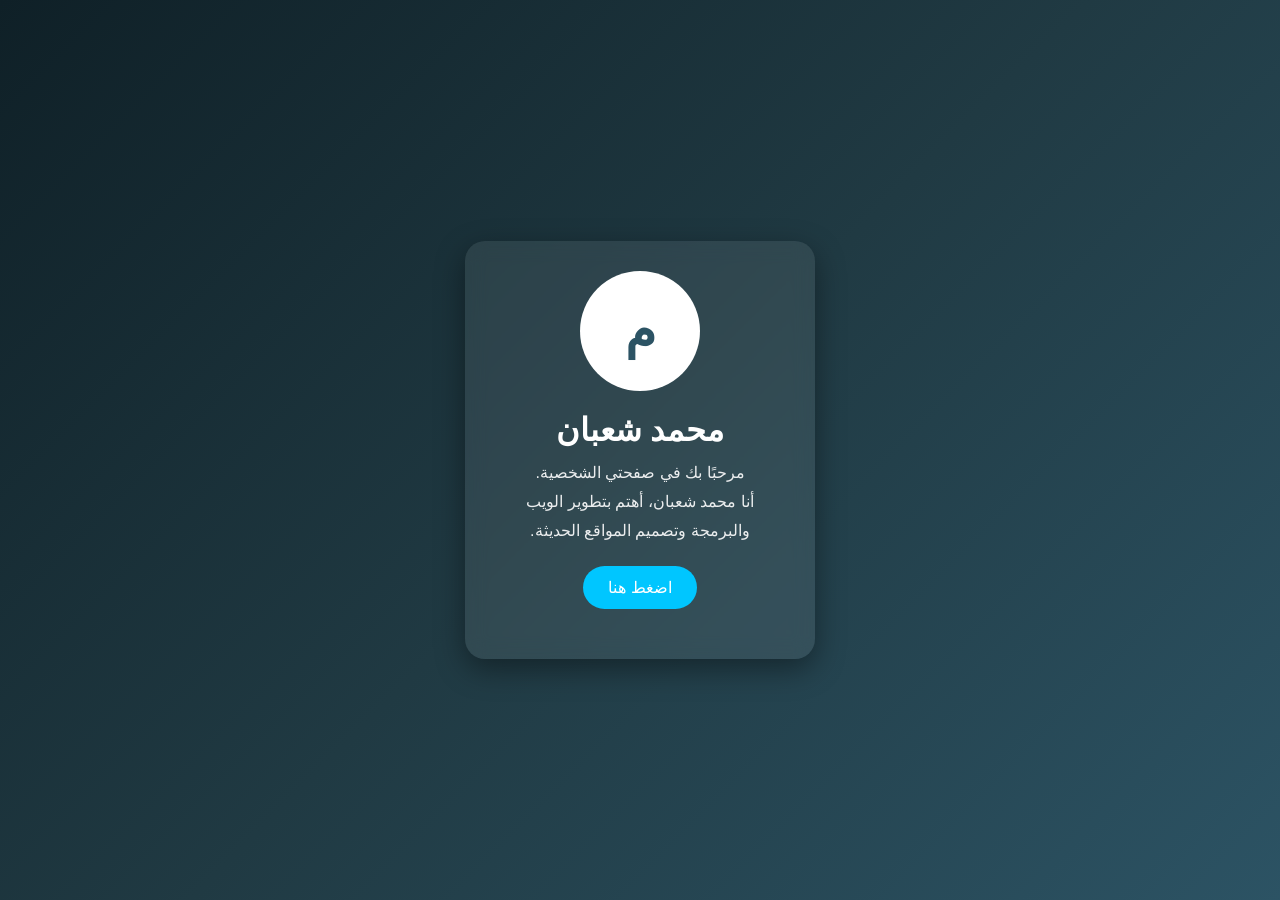
==== index.html @ 6cf698a0 "Add initial HTML structure for personal page" ====
<!DOCTYPE html>
<html lang="ar" dir="rtl">
<head>
<meta charset="UTF-8">
<meta name="viewport" content="width=device-width, initial-scale=1.0">
<title>محمد شعبان</title>

<style>
*{
    margin:0;
    padding:0;
    box-sizing:border-box;
    font-family: "Cairo", sans-serif;
}

body{
    background: linear-gradient(135deg,#0f2027,#203a43,#2c5364);
    color:white;
    display:flex;
    justify-content:center;
    align-items:center;
    min-height:100vh;
}

.card{
    width:350px;
    background:rgba(255,255,255,0.08);
    backdrop-filter:blur(10px);
    border-radius:20px;
    padding:30px;
    text-align:center;
    box-shadow:0 10px 30px rgba(0,0,0,.4);
    animation:fadeIn 1.5s;
}

.avatar{
    width:120px;
    height:120px;
    border-radius:50%;
    background:#fff;
    color:#2c5364;
    display:flex;
    justify-content:center;
    align-items:center;
    font-size:50px;
    margin:auto;
    margin-bottom:20px;
    font-weight:bold;
}

h1{
    font-size:32px;
    margin-bottom:10px;
}

p{
    opacity:.9;
    line-height:1.8;
    margin-bottom:20px;
}

button{
    padding:12px 25px;
    border:none;
    border-radius:30px;
    background:#00c6ff;
    color:white;
    font-size:16px;
    cursor:pointer;
    transition:.3s;
}

button:hover{
    background:#0072ff;
    transform:scale(1.05);
}

#message{
    margin-top:20px;
    font-size:18px;
    color:#FFD700;
}

@keyframes fadeIn{
    from{
        opacity:0;
        transform:translateY(30px);
    }
    to{
        opacity:1;
        transform:translateY(0);
    }
}
</style>
</head>

<body>

<div class="card">
    <div class="avatar">م</div>

    <h1>محمد شعبان</h1>

    <p>
        مرحبًا بك في صفحتي الشخصية.<br>
        أنا محمد شعبان، أهتم بتطوير الويب والبرمجة
        وتصميم المواقع الحديثة.
    </p>

    <button onclick="showMessage()">اضغط هنا</button>

    <div id="message"></div>
</div>

<script>
function showMessage(){
    const messages = [
        "أهلاً وسهلاً بك ❤️",
        "تشرفت بزيارتك للموقع 🌹",
        "أتمنى لك يوماً سعيداً ☀️",
        "شكراً لمرورك 🙏"
    ];

    const random = Math.floor(Math.random() * messages.length);
    document.getElementById("message").innerHTML = messages[random];
}
</script>

</body>
</html>
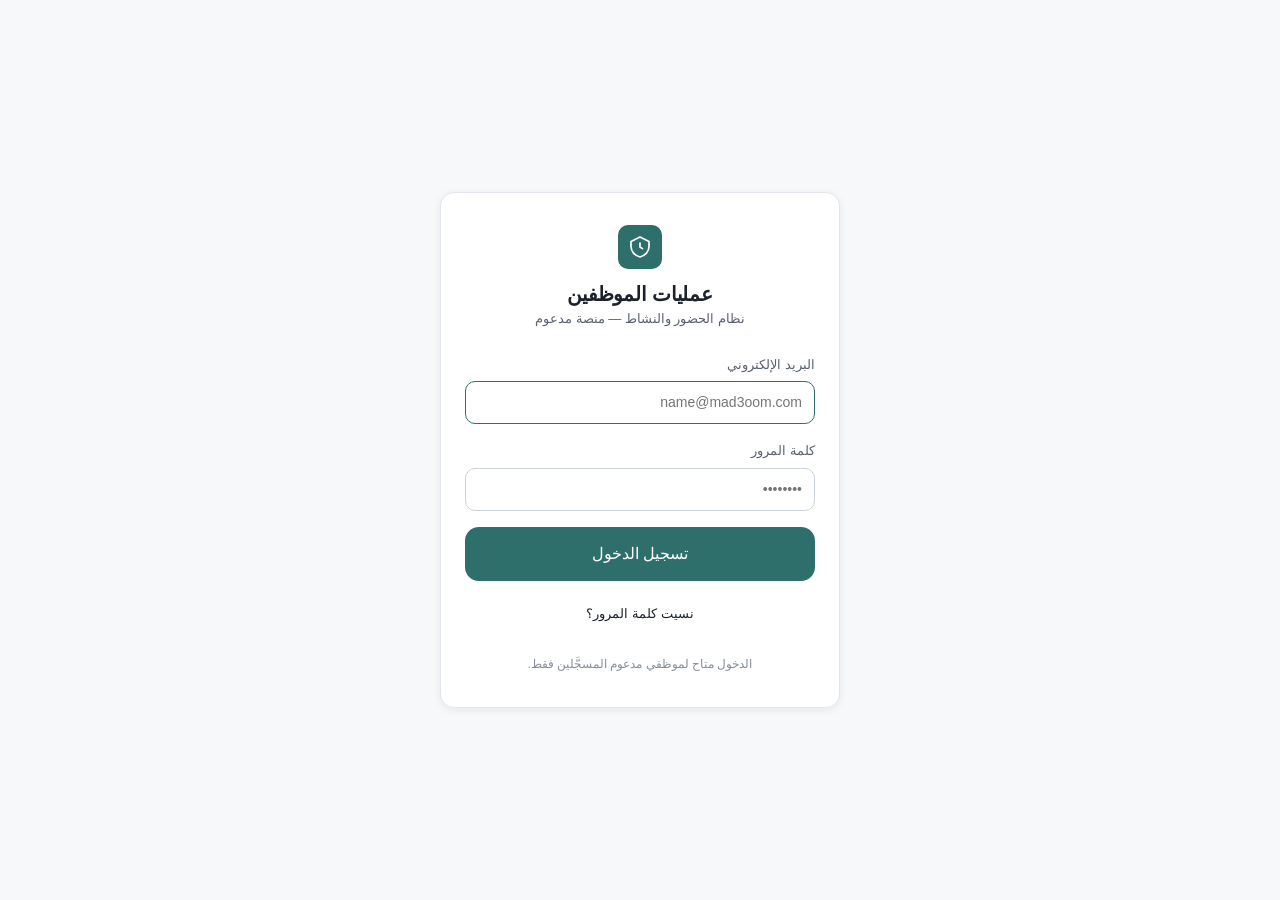
==== commit b067d183: "نظام عمليات الموظفين: قاعدة البيانات والمحرك والواجهة - مخطط emp_ops مستقل داخل Supabase (18 جدولًا)" ====
--- a/index.html
+++ b/index.html
@@ -1,130 +1,47 @@
-<!DOCTYPE html>
+<!doctype html>
 <html lang="ar" dir="rtl">
 <head>
-<meta charset="UTF-8">
-<meta name="viewport" content="width=device-width, initial-scale=1.0">
-<title>محمد شعبان</title>
-
-<style>
-*{
-    margin:0;
-    padding:0;
-    box-sizing:border-box;
-    font-family: "Cairo", sans-serif;
-}
-
-body{
-    background: linear-gradient(135deg,#0f2027,#203a43,#2c5364);
-    color:white;
-    display:flex;
-    justify-content:center;
-    align-items:center;
-    min-height:100vh;
-}
-
-.card{
-    width:350px;
-    background:rgba(255,255,255,0.08);
-    backdrop-filter:blur(10px);
-    border-radius:20px;
-    padding:30px;
-    text-align:center;
-    box-shadow:0 10px 30px rgba(0,0,0,.4);
-    animation:fadeIn 1.5s;
-}
-
-.avatar{
-    width:120px;
-    height:120px;
-    border-radius:50%;
-    background:#fff;
-    color:#2c5364;
-    display:flex;
-    justify-content:center;
-    align-items:center;
-    font-size:50px;
-    margin:auto;
-    margin-bottom:20px;
-    font-weight:bold;
-}
-
-h1{
-    font-size:32px;
-    margin-bottom:10px;
-}
-
-p{
-    opacity:.9;
-    line-height:1.8;
-    margin-bottom:20px;
-}
-
-button{
-    padding:12px 25px;
-    border:none;
-    border-radius:30px;
-    background:#00c6ff;
-    color:white;
-    font-size:16px;
-    cursor:pointer;
-    transition:.3s;
-}
-
-button:hover{
-    background:#0072ff;
-    transform:scale(1.05);
-}
-
-#message{
-    margin-top:20px;
-    font-size:18px;
-    color:#FFD700;
-}
-
-@keyframes fadeIn{
-    from{
-        opacity:0;
-        transform:translateY(30px);
-    }
-    to{
-        opacity:1;
-        transform:translateY(0);
-    }
-}
-</style>
+<meta charset="utf-8">
+<meta name="viewport" content="width=device-width, initial-scale=1">
+<meta name="color-scheme" content="light dark">
+<meta name="robots" content="noindex, nofollow">
+<title>عمليات الموظفين — مدعوم</title>
+<link rel="icon" href="data:image/svg+xml,%3Csvg xmlns='http://www.w3.org/2000/svg' viewBox='0 0 24 24'%3E%3Cpath fill='%232f6f6b' d='M12 2 3 6.5v5c0 5 3.8 9.2 9 10.5 5.2-1.3 9-5.5 9-10.5v-5L12 2Z'/%3E%3C/svg%3E">
+<link rel="stylesheet" href="css/variables.css">
+<link rel="stylesheet" href="css/base.css">
+<link rel="stylesheet" href="css/components.css">
+<link rel="stylesheet" href="css/dashboard.css">
+<script>
+  (function () {
+    try {
+      var t = localStorage.getItem('eo.theme');
+      if (t === 'light' || t === 'dark') document.documentElement.setAttribute('data-theme', t);
+    } catch (e) {}
+  })();
+</script>
+<script src="js/vendor/supabase.js"></script>
 </head>
-
 <body>
-
-<div class="card">
-    <div class="avatar">م</div>
-
-    <h1>محمد شعبان</h1>
-
-    <p>
-        مرحبًا بك في صفحتي الشخصية.<br>
-        أنا محمد شعبان، أهتم بتطوير الويب والبرمجة
-        وتصميم المواقع الحديثة.
-    </p>
-
-    <button onclick="showMessage()">اضغط هنا</button>
-
-    <div id="message"></div>
+<div class="auth-page">
+  <div class="auth-card center">
+    <div class="auth-brand">
+      <div class="brand-mark">
+        <svg viewBox="0 0 24 24" fill="none" stroke="currentColor" stroke-width="1.7" stroke-linecap="round" stroke-linejoin="round">
+          <path d="M12 2 3 6.5v5c0 5 3.8 9.2 9 10.5 5.2-1.3 9-5.5 9-10.5v-5L12 2Z"/><path d="M12 8v4l2.5 1.6"/>
+        </svg>
+      </div>
+      <div>
+        <h2>عمليات الموظفين</h2>
+        <div class="small muted">منصة مدعوم</div>
+      </div>
+    </div>
+    <p class="muted small">جارٍ التحقق من الجلسة…</p>
+  </div>
 </div>
-
-<script>
-function showMessage(){
-    const messages = [
-        "أهلاً وسهلاً بك ❤️",
-        "تشرفت بزيارتك للموقع 🌹",
-        "أتمنى لك يوماً سعيداً ☀️",
-        "شكراً لمرورك 🙏"
-    ];
-
-    const random = Math.floor(Math.random() * messages.length);
-    document.getElementById("message").innerHTML = messages[random];
-}
+<script type="module">
+  import { sb } from './js/services/client.js';
+  const { data } = await sb.auth.getSession();
+  location.replace(data.session ? 'dashboard.html' : 'login.html');
 </script>
-
 </body>
 </html>
--- a/css/variables.css
+++ b/css/variables.css
@@ -0,0 +1,149 @@
+/* ═══════════════════════════════════════════════════════════
+   Design Tokens — مصدر واحد لكل لون ومقاس في النظام
+   لا يوجد أي لون مكتوب مباشرة داخل بقية الملفات.
+   الوضع الافتراضي فاتح. الوضع الداكن يعيد تعريف الرموز فقط.
+   ═══════════════════════════════════════════════════════════ */
+
+:root {
+  /* ── الأساس: رمادي هادئ مائل للدفء */
+  --c-bg:              #f7f8fa;
+  --c-surface:         #ffffff;
+  --c-surface-2:       #f2f4f7;
+  --c-surface-hover:   #eceff3;
+  --c-border:          #e3e7ed;
+  --c-border-strong:   #cbd2dc;
+
+  --c-text:            #1b222c;
+  --c-text-2:          #59616e;
+  --c-text-3:          #868e9b;
+  --c-text-inverse:    #ffffff;
+
+  /* ── اللون الرئيسي: أزرق مخضرّ هادئ */
+  --c-primary:         #2f6f6b;
+  --c-primary-hover:   #275c59;
+  --c-primary-soft:    #e6f0ef;
+  --c-primary-text:    #235754;
+
+  /* ── ألوان الحالة (هادئة، غير صارخة) */
+  --c-active:          #2e7d5b;
+  --c-active-soft:     #e6f3ec;
+  --c-idle:            #a97a1f;
+  --c-idle-soft:       #fbf1de;
+  --c-break:           #4a63a8;
+  --c-break-soft:      #e9edf8;
+  --c-offline:         #737b88;
+  --c-offline-soft:    #eef0f3;
+  --c-danger:          #b3453c;
+  --c-danger-hover:    #9a3730;
+  --c-danger-soft:     #fbeceb;
+  --c-warning:         #a4661c;
+  --c-warning-soft:    #fbf0e3;
+  --c-success:         #2e7d5b;
+  --c-success-soft:    #e6f3ec;
+
+  /* ── الظلال */
+  --shadow-sm:  0 1px 2px rgba(16, 24, 40, .05);
+  --shadow-md:  0 2px 8px rgba(16, 24, 40, .07);
+  --shadow-lg:  0 8px 24px rgba(16, 24, 40, .10);
+
+  /* ── المقاسات */
+  --r-sm: 6px;
+  --r-md: 10px;
+  --r-lg: 14px;
+  --r-full: 999px;
+
+  --sp-1: 4px;  --sp-2: 8px;  --sp-3: 12px; --sp-4: 16px;
+  --sp-5: 20px; --sp-6: 24px; --sp-8: 32px; --sp-10: 40px; --sp-12: 48px;
+
+  --fs-xs: 12px; --fs-sm: 13px; --fs-md: 14px;
+  --fs-lg: 16px; --fs-xl: 20px; --fs-2xl: 26px; --fs-3xl: 34px;
+
+  --font: "Segoe UI", "Noto Sans Arabic", "Dubai", Tahoma, "Helvetica Neue", Arial, sans-serif;
+  --font-num: "SF Mono", "Cascadia Mono", "Roboto Mono", Consolas, monospace;
+
+  --nav-w: 236px;
+  --header-h: 60px;
+  --transition: 140ms ease;
+}
+
+/* ── الوضع الداكن: يُطبَّق بتفضيل النظام ما لم يختر المستخدم الفاتح صراحةً */
+@media (prefers-color-scheme: dark) {
+  :root:not([data-theme="light"]) {
+    --c-bg:            #14181e;
+    --c-surface:       #1b2027;
+    --c-surface-2:     #222831;
+    --c-surface-hover: #2a313b;
+    --c-border:        #2c333d;
+    --c-border-strong: #3d4653;
+
+    --c-text:          #e7eaef;
+    --c-text-2:        #a4adba;
+    --c-text-3:        #78818f;
+    --c-text-inverse:  #14181e;
+
+    --c-primary:       #4d9d97;
+    --c-primary-hover: #5fb0aa;
+    --c-primary-soft:  #1e2e2d;
+    --c-primary-text:  #7cc4be;
+
+    --c-active:        #4fa87c;
+    --c-active-soft:   #1a2b23;
+    --c-idle:          #cb9c45;
+    --c-idle-soft:     #2c2519;
+    --c-break:         #7a91d4;
+    --c-break-soft:    #1e2333;
+    --c-offline:       #8b93a0;
+    --c-offline-soft:  #232830;
+    --c-danger:        #d9736a;
+    --c-danger-hover:  #e2857d;
+    --c-danger-soft:   #2e1f1e;
+    --c-warning:       #cf9350;
+    --c-warning-soft:  #2c2418;
+    --c-success:       #4fa87c;
+    --c-success-soft:  #1a2b23;
+
+    --shadow-sm: 0 1px 2px rgba(0, 0, 0, .3);
+    --shadow-md: 0 2px 8px rgba(0, 0, 0, .35);
+    --shadow-lg: 0 8px 24px rgba(0, 0, 0, .45);
+  }
+}
+
+/* ── الاختيار الصريح للوضع الداكن يتفوّق على تفضيل النظام */
+:root[data-theme="dark"] {
+  --c-bg:            #14181e;
+  --c-surface:       #1b2027;
+  --c-surface-2:     #222831;
+  --c-surface-hover: #2a313b;
+  --c-border:        #2c333d;
+  --c-border-strong: #3d4653;
+
+  --c-text:          #e7eaef;
+  --c-text-2:        #a4adba;
+  --c-text-3:        #78818f;
+  --c-text-inverse:  #14181e;
+
+  --c-primary:       #4d9d97;
+  --c-primary-hover: #5fb0aa;
+  --c-primary-soft:  #1e2e2d;
+  --c-primary-text:  #7cc4be;
+
+  --c-active:        #4fa87c;
+  --c-active-soft:   #1a2b23;
+  --c-idle:          #cb9c45;
+  --c-idle-soft:     #2c2519;
+  --c-break:         #7a91d4;
+  --c-break-soft:    #1e2333;
+  --c-offline:       #8b93a0;
+  --c-offline-soft:  #232830;
+  --c-danger:        #d9736a;
+  --c-danger-hover:  #e2857d;
+  --c-danger-soft:   #2e1f1e;
+  --c-warning:       #cf9350;
+  --c-warning-soft:  #2c2418;
+  --c-success:       #4fa87c;
+  --c-success-soft:  #1a2b23;
+
+  --shadow-sm: 0 1px 2px rgba(0, 0, 0, .3);
+  --shadow-md: 0 2px 8px rgba(0, 0, 0, .35);
+  --shadow-lg: 0 8px 24px rgba(0, 0, 0, .45);
+}
--- a/css/base.css
+++ b/css/base.css
@@ -0,0 +1,68 @@
+/* الأساسيات + RTL */
+
+*, *::before, *::after { box-sizing: border-box; }
+
+html { -webkit-text-size-adjust: 100%; }
+
+body {
+  margin: 0;
+  font-family: var(--font);
+  font-size: var(--fs-md);
+  line-height: 1.65;
+  color: var(--c-text);
+  background: var(--c-bg);
+  direction: rtl;
+  text-align: right;
+  -webkit-font-smoothing: antialiased;
+}
+
+h1, h2, h3, h4 { margin: 0; font-weight: 600; line-height: 1.35; letter-spacing: -0.01em; }
+h1 { font-size: var(--fs-2xl); }
+h2 { font-size: var(--fs-xl); }
+h3 { font-size: var(--fs-lg); }
+p  { margin: 0 0 var(--sp-3); }
+
+a { color: var(--c-primary-text); text-decoration: none; }
+a:hover { text-decoration: underline; }
+
+button, input, select, textarea { font: inherit; color: inherit; }
+
+/* الأرقام دائمًا بالاتجاه الصحيح ومقاس ثابت */
+.num, time, .mono {
+  font-family: var(--font-num);
+  font-variant-numeric: tabular-nums;
+  direction: ltr;
+  unicode-bidi: embed;
+  display: inline-block;
+}
+
+:focus-visible {
+  outline: 2px solid var(--c-primary);
+  outline-offset: 2px;
+  border-radius: var(--r-sm);
+}
+
+::selection { background: var(--c-primary-soft); color: var(--c-primary-text); }
+
+.visually-hidden {
+  position: absolute; width: 1px; height: 1px; padding: 0; margin: -1px;
+  overflow: hidden; clip: rect(0 0 0 0); white-space: nowrap; border: 0;
+}
+
+.hidden { display: none !important; }
+
+/* شريط تمرير هادئ */
+* { scrollbar-width: thin; scrollbar-color: var(--c-border-strong) transparent; }
+*::-webkit-scrollbar { width: 10px; height: 10px; }
+*::-webkit-scrollbar-thumb {
+  background: var(--c-border-strong); border-radius: var(--r-full);
+  border: 3px solid transparent; background-clip: content-box;
+}
+*::-webkit-scrollbar-track { background: transparent; }
+
+@media (prefers-reduced-motion: reduce) {
+  *, *::before, *::after {
+    animation-duration: .01ms !important;
+    transition-duration: .01ms !important;
+  }
+}
--- a/css/components.css
+++ b/css/components.css
@@ -0,0 +1,231 @@
+/* المكوّنات المشتركة */
+
+/* ── الأزرار ─────────────────────────────────────────── */
+.btn {
+  display: inline-flex; align-items: center; justify-content: center; gap: var(--sp-2);
+  padding: 9px var(--sp-4); border: 1px solid transparent; border-radius: var(--r-md);
+  background: var(--c-surface-2); color: var(--c-text);
+  font-size: var(--fs-md); font-weight: 500; cursor: pointer;
+  transition: background var(--transition), border-color var(--transition), opacity var(--transition);
+  white-space: nowrap; user-select: none;
+}
+.btn:hover:not(:disabled) { background: var(--c-surface-hover); }
+.btn:disabled { opacity: .5; cursor: not-allowed; }
+.btn svg { width: 17px; height: 17px; flex: none; }
+
+.btn-primary { background: var(--c-primary); color: #fff; }
+.btn-primary:hover:not(:disabled) { background: var(--c-primary-hover); }
+
+.btn-danger { background: var(--c-danger); color: #fff; }
+.btn-danger:hover:not(:disabled) { background: var(--c-danger-hover); }
+
+.btn-outline { background: transparent; border-color: var(--c-border-strong); }
+.btn-outline:hover:not(:disabled) { background: var(--c-surface-hover); }
+
+.btn-ghost { background: transparent; }
+.btn-ghost:hover:not(:disabled) { background: var(--c-surface-hover); }
+
+.btn-lg { padding: 13px var(--sp-6); font-size: var(--fs-lg); border-radius: var(--r-lg); }
+.btn-sm { padding: 5px var(--sp-3); font-size: var(--fs-sm); }
+.btn-block { width: 100%; }
+
+.btn.is-loading { position: relative; color: transparent !important; pointer-events: none; }
+.btn.is-loading::after {
+  content: ""; position: absolute; width: 15px; height: 15px;
+  border: 2px solid currentColor; border-top-color: transparent; border-radius: 50%;
+  color: #fff; animation: spin .6s linear infinite;
+}
+.btn-outline.is-loading::after, .btn-ghost.is-loading::after, .btn:not([class*="btn-primary"]):not([class*="btn-danger"]).is-loading::after { color: var(--c-text-2); }
+@keyframes spin { to { transform: rotate(360deg); } }
+
+/* ── البطاقات ────────────────────────────────────────── */
+.card {
+  background: var(--c-surface); border: 1px solid var(--c-border);
+  border-radius: var(--r-lg); box-shadow: var(--shadow-sm);
+}
+.card-head {
+  display: flex; align-items: center; justify-content: space-between; gap: var(--sp-3);
+  padding: var(--sp-4) var(--sp-5); border-bottom: 1px solid var(--c-border);
+}
+.card-head h2, .card-head h3 { font-size: var(--fs-lg); }
+.card-body { padding: var(--sp-5); }
+.card-body.tight { padding: 0; }
+
+/* ── بطاقات الإحصاءات ────────────────────────────────── */
+.stat-grid {
+  display: grid; gap: var(--sp-4);
+  grid-template-columns: repeat(auto-fit, minmax(178px, 1fr));
+}
+.stat {
+  background: var(--c-surface); border: 1px solid var(--c-border);
+  border-radius: var(--r-lg); padding: var(--sp-4) var(--sp-5);
+}
+.stat-label {
+  display: flex; align-items: center; gap: var(--sp-2);
+  font-size: var(--fs-sm); color: var(--c-text-2); margin-bottom: var(--sp-2);
+}
+.stat-label svg { width: 15px; height: 15px; opacity: .75; }
+.stat-value { font-size: var(--fs-2xl); font-weight: 600; letter-spacing: -0.02em; }
+.stat-sub { font-size: var(--fs-xs); color: var(--c-text-3); margin-top: 2px; }
+.stat.accent { border-color: var(--c-primary); background: var(--c-primary-soft); }
+.stat.accent .stat-value { color: var(--c-primary-text); }
+
+/* ── شارات الحالة ────────────────────────────────────── */
+.badge {
+  display: inline-flex; align-items: center; gap: 6px;
+  padding: 3px 10px; border-radius: var(--r-full);
+  font-size: var(--fs-xs); font-weight: 600; white-space: nowrap;
+  background: var(--c-offline-soft); color: var(--c-offline);
+}
+.badge::before { content: ""; width: 7px; height: 7px; border-radius: 50%; background: currentColor; flex: none; }
+.badge.plain::before { display: none; }
+.badge-active       { background: var(--c-active-soft);  color: var(--c-active); }
+.badge-idle         { background: var(--c-idle-soft);    color: var(--c-idle); }
+.badge-break        { background: var(--c-break-soft);   color: var(--c-break); }
+.badge-disconnected { background: var(--c-warning-soft); color: var(--c-warning); }
+.badge-ended        { background: var(--c-offline-soft); color: var(--c-offline); }
+.badge-not_started  { background: var(--c-surface-2);    color: var(--c-text-3); }
+.badge-danger       { background: var(--c-danger-soft);  color: var(--c-danger); }
+.badge-success      { background: var(--c-success-soft); color: var(--c-success); }
+.badge-warning      { background: var(--c-warning-soft); color: var(--c-warning); }
+.badge-info         { background: var(--c-primary-soft); color: var(--c-primary-text); }
+
+.badge-active::before { animation: pulse 2.2s ease-in-out infinite; }
+@keyframes pulse { 0%,100% { opacity: 1; } 50% { opacity: .35; } }
+
+/* ── الجداول ─────────────────────────────────────────── */
+.table-wrap { overflow-x: auto; }
+table.data { width: 100%; border-collapse: collapse; font-size: var(--fs-sm); }
+table.data th, table.data td {
+  padding: var(--sp-3) var(--sp-4); text-align: right;
+  border-bottom: 1px solid var(--c-border); vertical-align: middle;
+}
+table.data th {
+  font-weight: 600; color: var(--c-text-2); font-size: var(--fs-xs);
+  background: var(--c-surface-2); position: sticky; top: 0; z-index: 1;
+  white-space: nowrap;
+}
+table.data tbody tr:hover { background: var(--c-surface-2); }
+table.data tbody tr:last-child td { border-bottom: none; }
+table.data td.actions { white-space: nowrap; }
+table.data tr.clickable { cursor: pointer; }
+
+/* ── الحقول ──────────────────────────────────────────── */
+.field { margin-bottom: var(--sp-4); }
+.field label {
+  display: block; margin-bottom: 6px;
+  font-size: var(--fs-sm); font-weight: 500; color: var(--c-text-2);
+}
+.field .hint { font-size: var(--fs-xs); color: var(--c-text-3); margin-top: 5px; }
+input[type="text"], input[type="email"], input[type="password"], input[type="date"],
+input[type="time"], input[type="number"], input[type="datetime-local"], select, textarea {
+  width: 100%; padding: 9px var(--sp-3);
+  background: var(--c-surface); color: var(--c-text);
+  border: 1px solid var(--c-border-strong); border-radius: var(--r-md);
+  transition: border-color var(--transition);
+}
+input:focus, select:focus, textarea:focus { border-color: var(--c-primary); outline: none; }
+input:disabled, select:disabled { background: var(--c-surface-2); color: var(--c-text-3); }
+textarea { min-height: 84px; resize: vertical; }
+
+.field-row { display: flex; gap: var(--sp-3); flex-wrap: wrap; align-items: flex-end; }
+.field-row > .field { flex: 1 1 160px; margin-bottom: 0; }
+
+/* ── التنبيهات ───────────────────────────────────────── */
+.alert {
+  display: flex; align-items: flex-start; gap: var(--sp-3);
+  padding: var(--sp-3) var(--sp-4); border-radius: var(--r-md);
+  border: 1px solid var(--c-border); background: var(--c-surface-2);
+  font-size: var(--fs-sm); margin-bottom: var(--sp-4);
+}
+.alert svg { width: 18px; height: 18px; flex: none; margin-top: 2px; }
+.alert-error   { background: var(--c-danger-soft);  border-color: var(--c-danger);  color: var(--c-danger); }
+.alert-success { background: var(--c-success-soft); border-color: var(--c-success); color: var(--c-success); }
+.alert-warning { background: var(--c-warning-soft); border-color: var(--c-warning); color: var(--c-warning); }
+.alert-info    { background: var(--c-primary-soft); border-color: var(--c-primary); color: var(--c-primary-text); }
+
+/* ── إشعارات عابرة ───────────────────────────────────── */
+#toasts {
+  position: fixed; bottom: var(--sp-5); left: var(--sp-5); z-index: 90;
+  display: flex; flex-direction: column; gap: var(--sp-2); max-width: min(400px, calc(100vw - 40px));
+}
+.toast {
+  padding: var(--sp-3) var(--sp-4); border-radius: var(--r-md);
+  background: var(--c-surface); border: 1px solid var(--c-border);
+  box-shadow: var(--shadow-lg); font-size: var(--fs-sm);
+  animation: toast-in .2s ease;
+}
+.toast.error   { border-color: var(--c-danger);  color: var(--c-danger); }
+.toast.success { border-color: var(--c-success); color: var(--c-success); }
+@keyframes toast-in { from { opacity: 0; transform: translateY(8px); } }
+
+/* ── النوافذ ─────────────────────────────────────────── */
+.modal-backdrop {
+  position: fixed; inset: 0; background: rgba(12, 16, 22, .5); z-index: 100;
+  display: flex; align-items: center; justify-content: center; padding: var(--sp-4);
+}
+.modal {
+  background: var(--c-surface); border: 1px solid var(--c-border);
+  border-radius: var(--r-lg); box-shadow: var(--shadow-lg);
+  width: 100%; max-width: 520px; max-height: 88vh; overflow-y: auto;
+}
+.modal-head {
+  display: flex; align-items: center; justify-content: space-between;
+  padding: var(--sp-4) var(--sp-5); border-bottom: 1px solid var(--c-border);
+}
+.modal-body { padding: var(--sp-5); }
+.modal-foot {
+  display: flex; gap: var(--sp-2); justify-content: flex-start;
+  padding: var(--sp-4) var(--sp-5); border-top: 1px solid var(--c-border);
+}
+
+/* ── الخط الزمني ─────────────────────────────────────── */
+.timeline { position: relative; padding-right: var(--sp-6); }
+.timeline::before {
+  content: ""; position: absolute; right: 6px; top: 8px; bottom: 8px;
+  width: 2px; background: var(--c-border);
+}
+.tl-item { position: relative; padding: var(--sp-2) 0 var(--sp-2) 0; display: flex; gap: var(--sp-3); align-items: baseline; }
+.tl-item::before {
+  content: ""; position: absolute; right: -24px; top: 13px;
+  width: 10px; height: 10px; border-radius: 50%;
+  background: var(--c-surface); border: 2px solid var(--c-border-strong);
+}
+.tl-item.k-active::before   { border-color: var(--c-active);  background: var(--c-active); }
+.tl-item.k-idle::before     { border-color: var(--c-idle);    background: var(--c-idle); }
+.tl-item.k-break::before    { border-color: var(--c-break);   background: var(--c-break); }
+.tl-item.k-event::before    { border-color: var(--c-primary); background: var(--c-primary); }
+.tl-time { font-family: var(--font-num); font-size: var(--fs-sm); color: var(--c-text-2); min-width: 52px; direction: ltr; }
+.tl-label { font-size: var(--fs-sm); }
+.tl-dur { font-size: var(--fs-xs); color: var(--c-text-3); }
+
+/* ── شريط النسبة ─────────────────────────────────────── */
+.meter { height: 7px; border-radius: var(--r-full); background: var(--c-surface-2); overflow: hidden; }
+.meter > span { display: block; height: 100%; background: var(--c-primary); border-radius: var(--r-full); }
+.meter.good > span { background: var(--c-active); }
+.meter.low  > span { background: var(--c-idle); }
+
+/* ── حالة فارغة / تحميل ──────────────────────────────── */
+.empty { padding: var(--sp-10) var(--sp-5); text-align: center; color: var(--c-text-3); }
+.empty svg { width: 34px; height: 34px; opacity: .4; margin-bottom: var(--sp-3); }
+
+.skeleton {
+  background: linear-gradient(90deg, var(--c-surface-2) 25%, var(--c-surface-hover) 50%, var(--c-surface-2) 75%);
+  background-size: 200% 100%; animation: shimmer 1.3s infinite;
+  border-radius: var(--r-sm); color: transparent !important;
+}
+@keyframes shimmer { to { background-position: -200% 0; } }
+
+/* ── أدوات مساعدة ────────────────────────────────────── */
+.row { display: flex; align-items: center; gap: var(--sp-3); }
+.row.wrap { flex-wrap: wrap; }
+.spacer { flex: 1; }
+.muted { color: var(--c-text-2); }
+.dim   { color: var(--c-text-3); }
+.small { font-size: var(--fs-sm); }
+.xsmall{ font-size: var(--fs-xs); }
+.strong{ font-weight: 600; }
+.center{ text-align: center; }
+.mt-4 { margin-top: var(--sp-4); }
+.mt-6 { margin-top: var(--sp-6); }
+.mb-4 { margin-bottom: var(--sp-4); }
--- a/css/dashboard.css
+++ b/css/dashboard.css
@@ -0,0 +1,153 @@
+/* هيكل التطبيق: شريط جانبي + رأس + محتوى */
+
+.app { display: flex; min-height: 100vh; }
+
+/* ── الشريط الجانبي ──────────────────────────────────── */
+.sidebar {
+  width: var(--nav-w); flex: none;
+  background: var(--c-surface); border-inline-start: 1px solid var(--c-border);
+  display: flex; flex-direction: column;
+  position: sticky; top: 0; height: 100vh;
+}
+.brand {
+  display: flex; align-items: center; gap: var(--sp-3);
+  padding: var(--sp-5) var(--sp-5) var(--sp-4);
+  border-bottom: 1px solid var(--c-border);
+}
+.brand-mark {
+  width: 34px; height: 34px; border-radius: var(--r-md); flex: none;
+  background: var(--c-primary); color: #fff;
+  display: grid; place-items: center;
+}
+.brand-mark svg { width: 19px; height: 19px; }
+.brand-text { line-height: 1.25; }
+.brand-text b { display: block; font-size: var(--fs-md); font-weight: 600; }
+.brand-text span { font-size: var(--fs-xs); color: var(--c-text-3); }
+
+.nav { padding: var(--sp-4) var(--sp-3); overflow-y: auto; flex: 1; }
+.nav-group + .nav-group { margin-top: var(--sp-5); }
+.nav-title {
+  font-size: var(--fs-xs); color: var(--c-text-3); font-weight: 600;
+  padding: 0 var(--sp-3); margin-bottom: var(--sp-2);
+}
+.nav a {
+  display: flex; align-items: center; gap: var(--sp-3);
+  padding: 9px var(--sp-3); border-radius: var(--r-md);
+  color: var(--c-text-2); font-size: var(--fs-md); text-decoration: none;
+  transition: background var(--transition), color var(--transition);
+}
+.nav a:hover { background: var(--c-surface-hover); color: var(--c-text); text-decoration: none; }
+.nav a.active { background: var(--c-primary-soft); color: var(--c-primary-text); font-weight: 600; }
+.nav a svg { width: 18px; height: 18px; flex: none; opacity: .85; }
+
+.nav-foot { padding: var(--sp-3); border-top: 1px solid var(--c-border); }
+.user-chip {
+  display: flex; align-items: center; gap: var(--sp-3);
+  padding: var(--sp-2) var(--sp-3); border-radius: var(--r-md);
+}
+.avatar {
+  width: 32px; height: 32px; border-radius: 50%; flex: none;
+  background: var(--c-primary-soft); color: var(--c-primary-text);
+  display: grid; place-items: center; font-weight: 600; font-size: var(--fs-sm);
+}
+.user-chip .who { min-width: 0; line-height: 1.3; }
+.user-chip .who b { display: block; font-size: var(--fs-sm); font-weight: 600;
+  overflow: hidden; text-overflow: ellipsis; white-space: nowrap; }
+.user-chip .who span { font-size: var(--fs-xs); color: var(--c-text-3); }
+
+/* ── المحتوى ─────────────────────────────────────────── */
+.main { flex: 1; min-width: 0; display: flex; flex-direction: column; }
+
+.topbar {
+  height: var(--header-h); flex: none;
+  display: flex; align-items: center; gap: var(--sp-3);
+  padding: 0 var(--sp-6);
+  background: var(--c-surface); border-bottom: 1px solid var(--c-border);
+  position: sticky; top: 0; z-index: 20;
+}
+.topbar h1 { font-size: var(--fs-lg); font-weight: 600; }
+.topbar .sub { font-size: var(--fs-xs); color: var(--c-text-3); }
+
+.icon-btn {
+  width: 34px; height: 34px; display: grid; place-items: center;
+  border: 1px solid var(--c-border); border-radius: var(--r-md);
+  background: transparent; color: var(--c-text-2); cursor: pointer;
+  transition: background var(--transition);
+}
+.icon-btn:hover { background: var(--c-surface-hover); color: var(--c-text); }
+.icon-btn svg { width: 17px; height: 17px; }
+
+.menu-toggle { display: none; }
+
+.content { padding: var(--sp-6); flex: 1; max-width: 1400px; width: 100%; }
+.content > * + * { margin-top: var(--sp-5); }
+
+/* ── مؤشر الاتصال ────────────────────────────────────── */
+.conn {
+  display: inline-flex; align-items: center; gap: 6px;
+  font-size: var(--fs-xs); color: var(--c-text-3);
+}
+.conn::before { content: ""; width: 7px; height: 7px; border-radius: 50%; background: var(--c-active); }
+.conn.off::before { background: var(--c-danger); }
+.conn.off { color: var(--c-danger); }
+
+/* ── لوحة الموظف: بطاقة الحالة ───────────────────────── */
+.shift-panel {
+  display: grid; gap: var(--sp-5);
+  grid-template-columns: minmax(260px, 340px) 1fr;
+  align-items: stretch;
+}
+.shift-status {
+  background: var(--c-surface); border: 1px solid var(--c-border);
+  border-radius: var(--r-lg); padding: var(--sp-6);
+  display: flex; flex-direction: column; gap: var(--sp-4);
+}
+.shift-status .state-line { display: flex; align-items: center; gap: var(--sp-3); }
+.clock {
+  font-family: var(--font-num); font-size: var(--fs-3xl); font-weight: 600;
+  letter-spacing: -0.03em; direction: ltr; text-align: right;
+}
+.shift-actions { display: flex; gap: var(--sp-2); flex-wrap: wrap; }
+.shift-actions .btn { flex: 1 1 auto; }
+
+/* ── صفحة الدخول ─────────────────────────────────────── */
+.auth-page {
+  min-height: 100vh; display: grid; place-items: center; padding: var(--sp-5);
+  background: var(--c-bg);
+}
+.auth-card {
+  width: 100%; max-width: 400px;
+  background: var(--c-surface); border: 1px solid var(--c-border);
+  border-radius: var(--r-lg); box-shadow: var(--shadow-md);
+  padding: var(--sp-8) var(--sp-6);
+}
+.auth-brand { display: flex; flex-direction: column; align-items: center; gap: var(--sp-3); margin-bottom: var(--sp-6); text-align: center; }
+.auth-brand .brand-mark { width: 44px; height: 44px; }
+.auth-brand .brand-mark svg { width: 24px; height: 24px; }
+
+/* ── فلاتر ───────────────────────────────────────────── */
+.filters {
+  display: flex; gap: var(--sp-3); flex-wrap: wrap; align-items: flex-end;
+  padding: var(--sp-4) var(--sp-5);
+  background: var(--c-surface); border: 1px solid var(--c-border); border-radius: var(--r-lg);
+}
+.chips { display: flex; gap: var(--sp-2); flex-wrap: wrap; }
+.chip {
+  padding: 5px var(--sp-3); border-radius: var(--r-full);
+  border: 1px solid var(--c-border-strong); background: transparent;
+  font-size: var(--fs-sm); cursor: pointer; color: var(--c-text-2);
+  transition: all var(--transition);
+}
+.chip:hover { background: var(--c-surface-hover); }
+.chip.active { background: var(--c-primary); border-color: var(--c-primary); color: #fff; }
+
+/* ── رسم بياني بسيط بالأعمدة ─────────────────────────── */
+.bars { display: flex; align-items: flex-end; gap: 4px; height: 150px; padding-top: var(--sp-3); }
+.bars .bar { flex: 1; min-width: 8px; display: flex; flex-direction: column; justify-content: flex-end; gap: 2px; height: 100%; }
+.bars .bar i { display: block; border-radius: 3px 3px 0 0; }
+.bars .bar .b-active { background: var(--c-active); }
+.bars .bar .b-idle   { background: var(--c-idle); opacity: .55; }
+.bars .bar .b-break  { background: var(--c-break); opacity: .5; }
+.bar-label { font-size: 10px; color: var(--c-text-3); text-align: center; margin-top: 4px; direction: ltr; }
+.legend { display: flex; gap: var(--sp-4); flex-wrap: wrap; font-size: var(--fs-xs); color: var(--c-text-2); }
+.legend i { width: 10px; height: 10px; border-radius: 3px; display: inline-block; margin-inline-end: 5px; }
